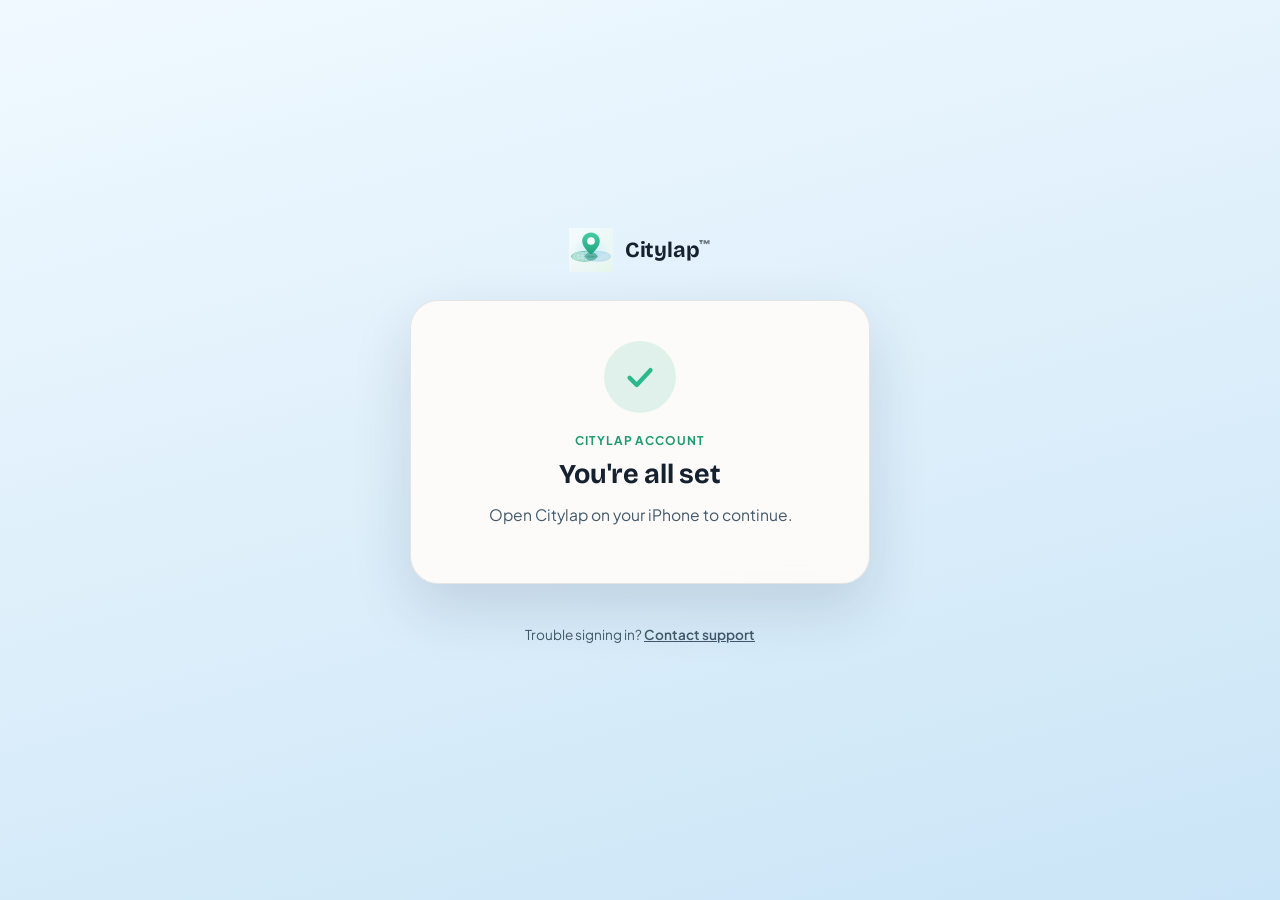
==== confirmed/index.html @ 3b8564bf "Add /confirmed/ landing page for Supabase auth email redirects Supabase confirmation and password-re" ====
<!DOCTYPE html>
<html lang="en">
  <head>
    <meta charset="UTF-8" />
    <meta name="viewport" content="width=device-width, initial-scale=1.0" />
    <title>Citylap | Email confirmed</title>
    <meta name="robots" content="noindex" />
    <meta name="theme-color" content="#23a37e" />
    <link rel="preconnect" href="https://fonts.googleapis.com" />
    <link rel="preconnect" href="https://fonts.gstatic.com" crossorigin />
    <link
      href="https://fonts.googleapis.com/css2?family=Bricolage+Grotesque:opsz,wght@12..96,700&family=Plus+Jakarta+Sans:wght@400;600;700&display=swap"
      rel="stylesheet"
    />
    <link rel="icon" type="image/svg+xml" href="../citylap-icon-rounded.svg" />
    <link rel="icon" type="image/png" sizes="32x32" href="../favicon-32.png" />
    <link rel="icon" type="image/png" sizes="16x16" href="../favicon-16.png" />
    <link rel="apple-touch-icon" sizes="180x180" href="../apple-touch-icon-180.png" />
    <style>
      :root {
        color-scheme: light dark;
        --bg-a: #f0f9ff;
        --bg-b: #dceefa;
        --bg-c: #cae5f7;
        --panel: rgba(255, 252, 249, 0.9);
        --text: #15212e;
        --muted: #42596b;
        --line: rgba(21, 33, 46, 0.1);
        --accent: #2bb98c;
        --accent-deep: #1e9a73;
        --warn: #e0932f;
        --warn-soft: rgba(224, 147, 47, 0.14);
        --ok-soft: rgba(43, 185, 140, 0.14);
        --shadow: 0 24px 60px rgba(20, 40, 70, 0.14);
        --button-text: #ffffff;
      }

      @media (prefers-color-scheme: dark) {
        :root {
          --bg-a: #09131d;
          --bg-b: #0c1926;
          --bg-c: #0e1e2e;
          --panel: rgba(17, 29, 41, 0.92);
          --text: #edf4fb;
          --muted: #b4c4d6;
          --line: rgba(255, 255, 255, 0.14);
          --accent: #3ecf9f;
          --accent-deep: #2bb98c;
          --warn: #f0b45e;
          --warn-soft: rgba(240, 180, 94, 0.16);
          --ok-soft: rgba(62, 207, 159, 0.16);
          --shadow: 0 24px 60px rgba(0, 0, 0, 0.5);
          --button-text: #06131f;
        }
      }

      * {
        box-sizing: border-box;
      }

      body {
        margin: 0;
        min-height: 100dvh;
        display: flex;
        flex-direction: column;
        align-items: center;
        justify-content: center;
        gap: 28px;
        padding: 24px 16px 40px;
        font-family: "Plus Jakarta Sans", system-ui, sans-serif;
        color: var(--text);
        background: linear-gradient(165deg, var(--bg-a) 0%, var(--bg-b) 55%, var(--bg-c) 100%);
        background-attachment: fixed;
        text-align: center;
      }

      .brand {
        display: inline-flex;
        align-items: center;
        gap: 12px;
        font-family: "Bricolage Grotesque", "Plus Jakarta Sans", system-ui, sans-serif;
        font-size: 1.35rem;
        font-weight: 700;
        letter-spacing: -0.01em;
        color: inherit;
        text-decoration: none;
      }

      .brand img {
        width: 44px;
        height: 44px;
      }

      .brand .tm {
        font-size: 0.55em;
        vertical-align: super;
        opacity: 0.6;
      }

      .card {
        width: min(460px, 100%);
        background: var(--panel);
        border: 1px solid var(--line);
        border-radius: 28px;
        box-shadow: var(--shadow);
        padding: 40px 28px 32px;
        backdrop-filter: blur(20px);
      }

      .status-icon {
        width: 72px;
        height: 72px;
        margin: 0 auto 20px;
        border-radius: 50%;
        display: flex;
        align-items: center;
        justify-content: center;
        background: var(--ok-soft);
      }

      .card[data-tone="warn"] .status-icon {
        background: var(--warn-soft);
      }

      .status-icon svg {
        width: 36px;
        height: 36px;
      }

      .icon-ok {
        display: block;
      }

      .icon-warn {
        display: none;
      }

      .card[data-tone="warn"] .icon-ok {
        display: none;
      }

      .card[data-tone="warn"] .icon-warn {
        display: block;
      }

      .eyebrow {
        margin: 0 0 10px;
        color: var(--accent-deep);
        font-size: 0.75rem;
        font-weight: 700;
        letter-spacing: 0.08em;
        text-transform: uppercase;
      }

      .card[data-tone="warn"] .eyebrow {
        color: var(--warn);
      }

      h1 {
        margin: 0 0 12px;
        font-family: "Bricolage Grotesque", "Plus Jakarta Sans", system-ui, sans-serif;
        font-size: 1.7rem;
        line-height: 1.2;
        letter-spacing: -0.01em;
      }

      .copy {
        margin: 0 auto 24px;
        max-width: 36ch;
        color: var(--muted);
        font-size: 0.98rem;
        line-height: 1.6;
      }

      .open-app {
        display: none;
        margin: 0 auto;
        padding: 15px 34px;
        border-radius: 999px;
        background: var(--accent);
        color: var(--button-text);
        font-size: 1rem;
        font-weight: 700;
        text-decoration: none;
        box-shadow: 0 12px 28px rgba(43, 185, 140, 0.35);
      }

      body[data-device="ios"] .open-app {
        display: inline-block;
      }

      .footer {
        color: var(--muted);
        font-size: 0.85rem;
      }

      .footer a {
        color: inherit;
        font-weight: 600;
      }
    </style>
  </head>
  <body>
    <a class="brand" href="../" aria-label="Citylap home">
      <img src="../citylap-icon-rounded.svg" alt="" aria-hidden="true" width="44" height="44" />
      <span>Citylap<span class="tm">™</span></span>
    </a>

    <main class="card" id="card" data-tone="ok">
      <div class="status-icon" aria-hidden="true">
        <svg class="icon-ok" viewBox="0 0 20 20" fill="none">
          <path
            d="M4.2 10.4 8.2 14.4 15.8 6.2"
            stroke="var(--accent)"
            stroke-width="2.4"
            stroke-linecap="round"
            stroke-linejoin="round"
          />
        </svg>
        <svg class="icon-warn" viewBox="0 0 20 20" fill="none">
          <path
            d="M10 4.4v7.2"
            stroke="var(--warn)"
            stroke-width="2.4"
            stroke-linecap="round"
          />
          <circle cx="10" cy="15.2" r="1.5" fill="var(--warn)" />
        </svg>
      </div>

      <p class="eyebrow" id="eyebrow">Account verified</p>
      <h1 id="headline">Email confirmed</h1>
      <p class="copy" id="copy">
        Open Citylap on your iPhone to continue.
      </p>

      <a class="open-app" id="open-app" href="citylap://auth">Open Citylap</a>
    </main>

    <p class="footer">
      Trouble signing in?
      <a href="mailto:info@technicalassemblage.com">Contact support</a>
    </p>

    <script>
      (function () {
        var APP_LINK_BASE = "citylap://auth";

        var fragment = location.hash.length > 1 ? location.hash.slice(1) : "";
        var query = location.search.length > 1 ? location.search.slice(1) : "";

        function parseParams(raw) {
          var out = {};
          if (!raw) return out;
          raw.split("&").forEach(function (pair) {
            if (!pair) return;
            var eq = pair.indexOf("=");
            var key = eq < 0 ? pair : pair.slice(0, eq);
            var value = eq < 0 ? "" : pair.slice(eq + 1);
            try {
              out[decodeURIComponent(key)] = decodeURIComponent(
                value.replace(/\+/g, " ")
              );
            } catch (e) {
              /* skip malformed pair */
            }
          });
          return out;
        }

        // Fragment params win over query params, mirroring the app's parser.
        var params = {};
        var source = parseParams(query);
        var fragmentParams = parseParams(fragment);
        Object.keys(source).forEach(function (k) {
          params[k] = source[k];
        });
        Object.keys(fragmentParams).forEach(function (k) {
          params[k] = fragmentParams[k];
        });

        // Auth tokens must not linger in the address bar or browser history.
        if (fragment || query) {
          try {
            history.replaceState(null, "", location.pathname);
          } catch (e) {
            /* non-fatal */
          }
        }

        var hasError = !!(
          params.error ||
          params.error_code ||
          params.error_description
        );
        var isRecovery = !hasError && params.type === "recovery";
        var hasTokens =
          !hasError &&
          (!!(params.access_token && params.refresh_token) || !!params.code);

        // Forward the original params into the app untouched; the fragment
        // carries the session tokens the app uses to sign the user in. For
        // password recovery, add the flow params the app's recovery UI keys on.
        var deepLink = APP_LINK_BASE;
        if (!hasError) {
          var forwardQuery = query;
          if (isRecovery) {
            forwardQuery =
              (forwardQuery ? forwardQuery + "&" : "") +
              "type=recovery&flow=password-recovery";
          }
          if (forwardQuery) deepLink += "?" + forwardQuery;
          if (fragment) deepLink += "#" + fragment;
        }

        var state;
        if (hasError) {
          state = params.error_code === "otp_expired" ? "expired" : "invalid";
        } else if (isRecovery) {
          state = "recovery";
        } else if (hasTokens) {
          state = "confirmed";
        } else {
          state = "plain";
        }

        var COPY = {
          confirmed: {
            tone: "ok",
            eyebrow: "Account verified",
            headline: "Email confirmed",
            copy:
              "Thanks for verifying your email. Tap below to hop back into Citylap — you'll be signed in automatically.",
            hint:
              "Your email is confirmed. Open Citylap on your iPhone and sign in to continue.",
          },
          recovery: {
            tone: "ok",
            eyebrow: "Password reset",
            headline: "Reset your password",
            copy:
              "You're verified. Tap below to open Citylap and choose a new password.",
            hint:
              "Open the reset link from the email on your iPhone instead, or request a new reset email in Citylap.",
          },
          expired: {
            tone: "warn",
            eyebrow: "Link expired",
            headline: "This link has expired",
            copy:
              "Email links only work once and expire after a short while. Open Citylap and request a fresh one — Resend email when signing up, or Forgot password for a reset.",
            hint:
              "Open Citylap on your iPhone and request a fresh link — Resend email when signing up, or Forgot password for a reset.",
          },
          invalid: {
            tone: "warn",
            eyebrow: "Link problem",
            headline: "This link didn't work",
            copy:
              "This link is invalid or was already used. Open Citylap and request a fresh one.",
            hint:
              "Open Citylap on your iPhone and request a fresh link from the sign-in screen.",
          },
          plain: {
            tone: "ok",
            eyebrow: "Citylap account",
            headline: "You're all set",
            copy: "Return to the Citylap app to continue.",
            hint: "Open Citylap on your iPhone to continue.",
          },
        };

        var isIOS = /iPhone|iPad|iPod/.test(navigator.userAgent);

        function render(stateKey, ios, link) {
          var text = COPY[stateKey];
          document.getElementById("card").setAttribute("data-tone", text.tone);
          document.getElementById("eyebrow").textContent = text.eyebrow;
          document.getElementById("headline").textContent = text.headline;
          document.getElementById("copy").textContent = ios
            ? text.copy
            : text.hint;
          document.getElementById("open-app").setAttribute("href", link);
          document.body.setAttribute("data-device", ios ? "ios" : "other");
          document.title =
            stateKey === "recovery"
              ? "Citylap | Reset your password"
              : "Citylap | " + text.headline;
        }

        render(state, isIOS, deepLink);

        // One automatic hand-off attempt on iPhone when there is a session to
        // forward; the button stays as the reliable user-gesture fallback.
        if (isIOS && hasTokens) {
          setTimeout(function () {
            location.href = deepLink;
          }, 400);
        }
      })();
    </script>
  </body>
</html>
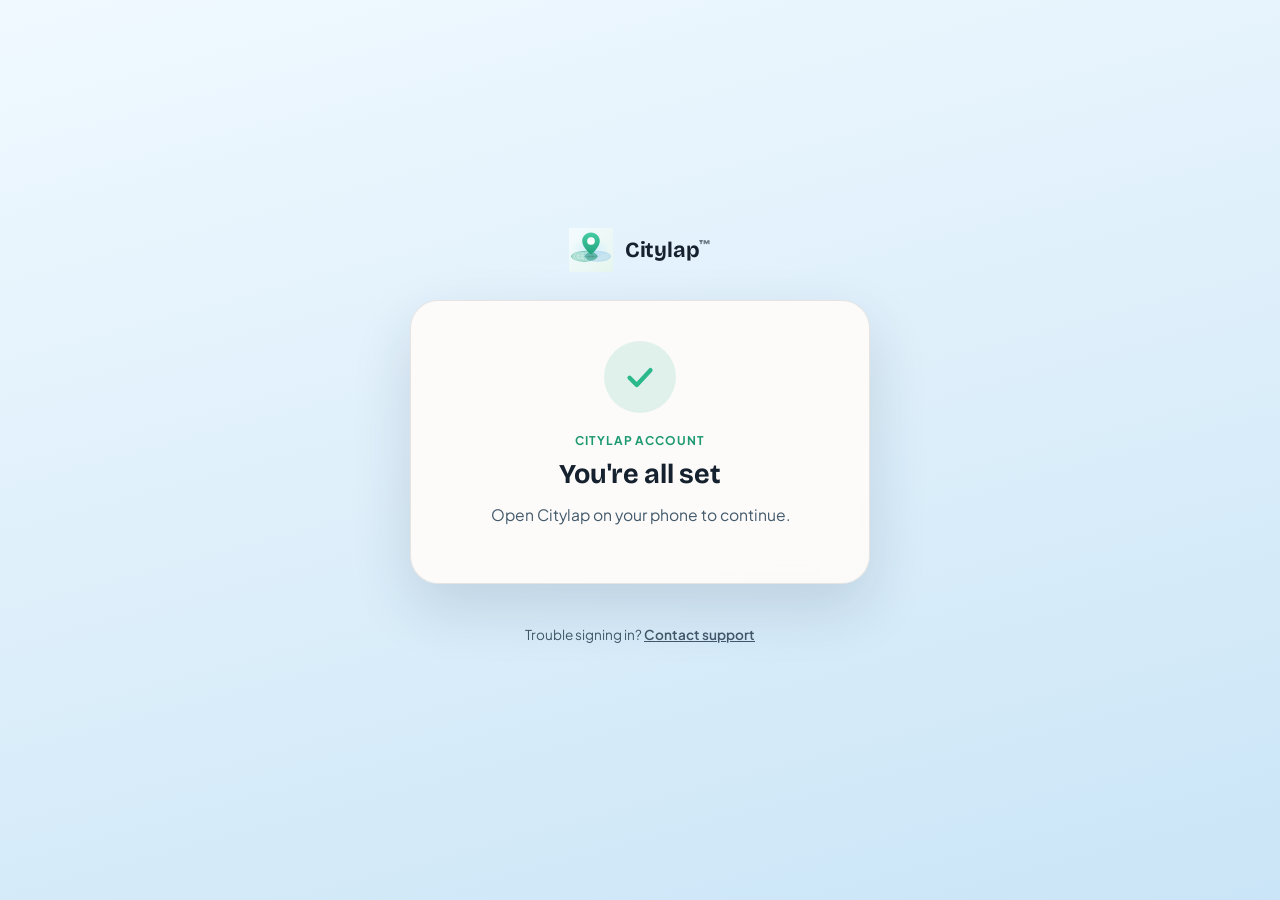
==== commit 237f1542: "Hand off auth email links to the app on Android The /confirmed/ landing page only showed the Open Ci" ====
--- a/confirmed/index.html
+++ b/confirmed/index.html
@@ -185,7 +185,8 @@
         box-shadow: 0 12px 28px rgba(43, 185, 140, 0.35);
       }
 
-      body[data-device="ios"] .open-app {
+      body[data-device="ios"] .open-app,
+      body[data-device="android"] .open-app {
         display: inline-block;
       }
 
@@ -231,7 +232,7 @@
       <p class="eyebrow" id="eyebrow">Account verified</p>
       <h1 id="headline">Email confirmed</h1>
       <p class="copy" id="copy">
-        Open Citylap on your iPhone to continue.
+        Open Citylap on your phone to continue.
       </p>
 
       <a class="open-app" id="open-app" href="citylap://auth">Open Citylap</a>
@@ -332,7 +333,7 @@
             copy:
               "Thanks for verifying your email. Tap below to hop back into Citylap — you'll be signed in automatically.",
             hint:
-              "Your email is confirmed. Open Citylap on your iPhone and sign in to continue.",
+              "Your email is confirmed. Open Citylap on your phone and sign in to continue.",
           },
           recovery: {
             tone: "ok",
@@ -341,7 +342,7 @@
             copy:
               "You're verified. Tap below to open Citylap and choose a new password.",
             hint:
-              "Open the reset link from the email on your iPhone instead, or request a new reset email in Citylap.",
+              "Open the reset link from the email on your phone instead, or request a new reset email in Citylap.",
           },
           expired: {
             tone: "warn",
@@ -350,7 +351,7 @@
             copy:
               "Email links only work once and expire after a short while. Open Citylap and request a fresh one — Resend email when signing up, or Forgot password for a reset.",
             hint:
-              "Open Citylap on your iPhone and request a fresh link — Resend email when signing up, or Forgot password for a reset.",
+              "Open Citylap on your phone and request a fresh link — Resend email when signing up, or Forgot password for a reset.",
           },
           invalid: {
             tone: "warn",
@@ -359,39 +360,42 @@
             copy:
               "This link is invalid or was already used. Open Citylap and request a fresh one.",
             hint:
-              "Open Citylap on your iPhone and request a fresh link from the sign-in screen.",
+              "Open Citylap on your phone and request a fresh link from the sign-in screen.",
           },
           plain: {
             tone: "ok",
             eyebrow: "Citylap account",
             headline: "You're all set",
             copy: "Return to the Citylap app to continue.",
-            hint: "Open Citylap on your iPhone to continue.",
+            hint: "Open Citylap on your phone to continue.",
           },
         };
 
         var isIOS = /iPhone|iPad|iPod/.test(navigator.userAgent);
-
-        function render(stateKey, ios, link) {
+        var isAndroid = /Android/.test(navigator.userAgent);
+        var device = isIOS ? "ios" : isAndroid ? "android" : "other";
+
+        function render(stateKey, device, link) {
           var text = COPY[stateKey];
           document.getElementById("card").setAttribute("data-tone", text.tone);
           document.getElementById("eyebrow").textContent = text.eyebrow;
           document.getElementById("headline").textContent = text.headline;
-          document.getElementById("copy").textContent = ios
-            ? text.copy
-            : text.hint;
+          document.getElementById("copy").textContent =
+            device === "other" ? text.hint : text.copy;
           document.getElementById("open-app").setAttribute("href", link);
-          document.body.setAttribute("data-device", ios ? "ios" : "other");
+          document.body.setAttribute("data-device", device);
           document.title =
             stateKey === "recovery"
               ? "Citylap | Reset your password"
               : "Citylap | " + text.headline;
         }
 
-        render(state, isIOS, deepLink);
+        render(state, device, deepLink);
 
         // One automatic hand-off attempt on iPhone when there is a session to
         // forward; the button stays as the reliable user-gesture fallback.
+        // Not on Android: Chrome blocks custom-scheme navigations without a
+        // user gesture, so the button tap is the hand-off there.
         if (isIOS && hasTokens) {
           setTimeout(function () {
             location.href = deepLink;
